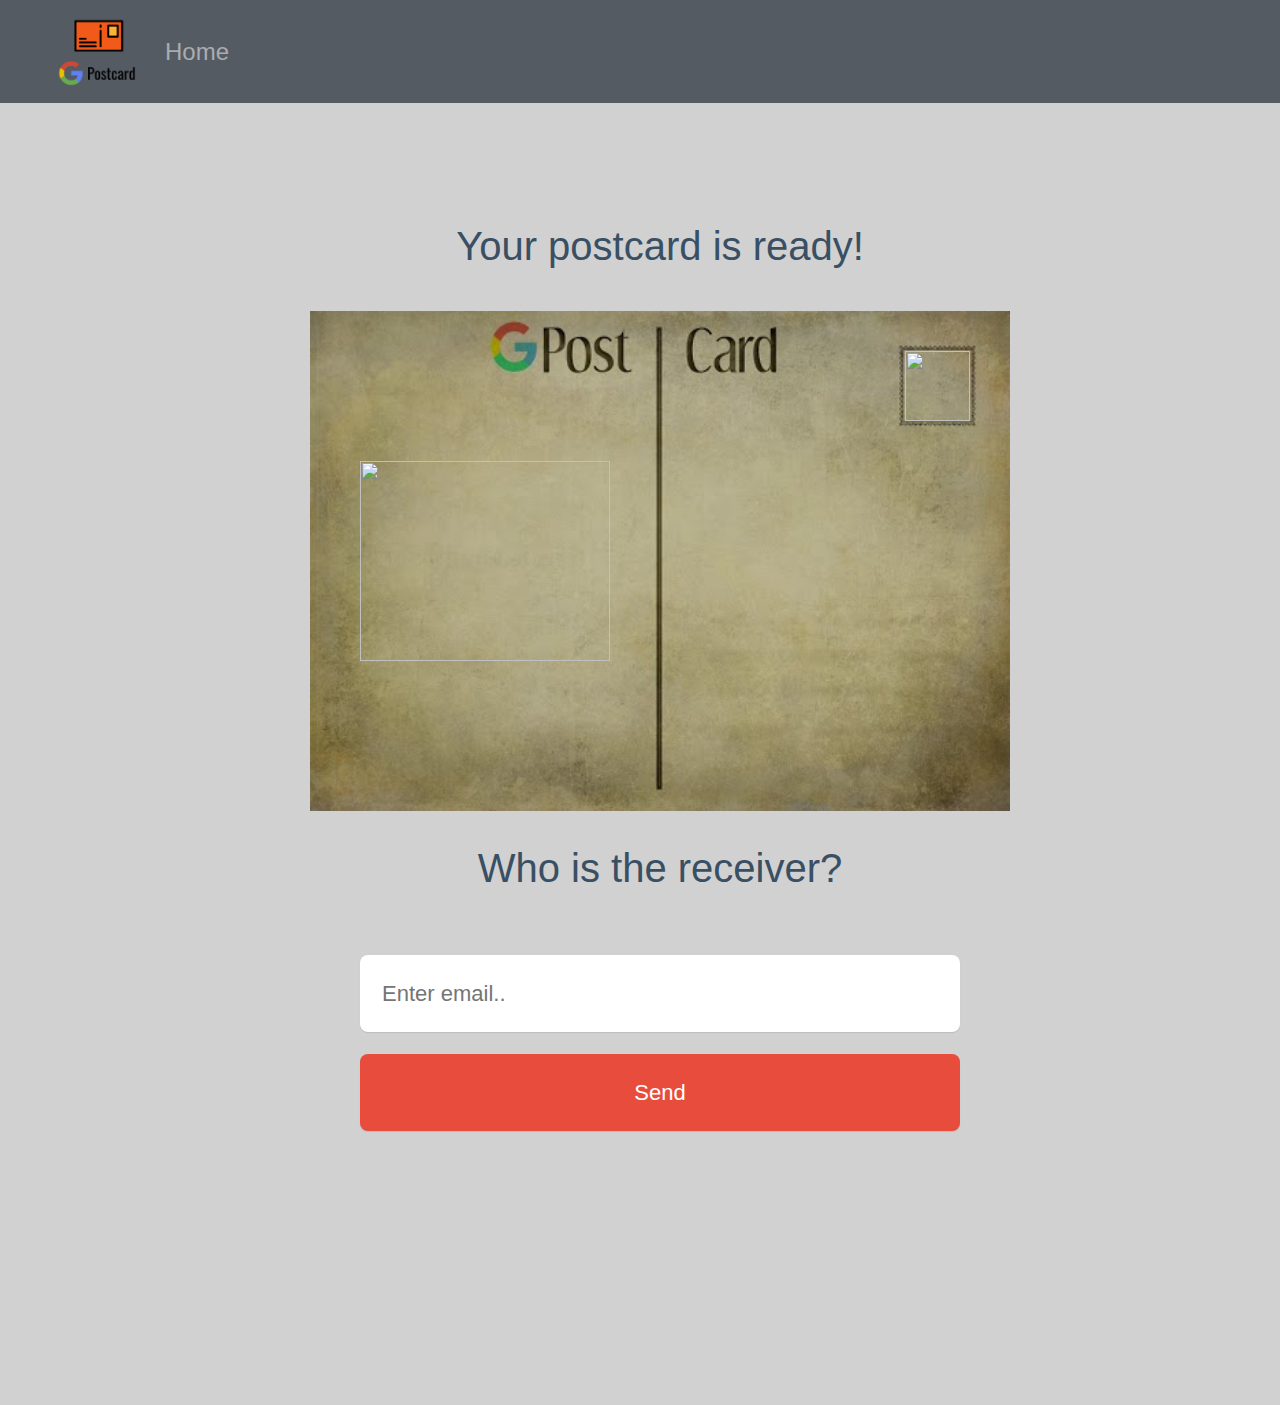
==== src/main/webapp/postcard.html @ af5b65ed "integrate styles" ====
<!DOCTYPE html>
<html>
  <head>
    <meta charset="UTF-8">
    <meta name="viewport" content="width=device-width, initial-scale=1.0"/>
    <title>Postcard</title>
    
    <link rel="stylesheet" href="https://stackpath.bootstrapcdn.com/bootstrap/4.4.1/css/bootstrap.min.css" integrity="sha384-Vkoo8x4CGsO3+Hhxv8T/Q5PaXtkKtu6ug5TOeNV6gBiFeWPGFN9MuhOf23Q9Ifjh" crossorigin="anonymous">
    <link rel="stylesheet" type="text/css" href="//fonts.googleapis.com/css?family=Indie+Flower">
    <link rel="stylesheet" href="styles/style.css">
    <link rel="stylesheet" href="styles/postcard.css">
    <!-- Dom-to-image library -->
    <script src="https://ajax.googleapis.com/ajax/libs/jquery/3.5.1/jquery.min.js"></script>
    <script src="https://cdn.jsdelivr.net/npm/dom-to-image@2.6.0/src/dom-to-image.min.js"></script>
    <script src="script/postcardgen.js"></script>   
    <script src="scripts/script.js"></script>
    <script src="scripts/background.js"></script>
  </head>
  <body onload="loadPostcard()" id="postcard-body">
    <!-- Navigation Bar -->
    <nav class="navbar navbar-expand-lg navbar-dark fixed-top" id="main-nav">
      <a class="navbar-brand" href="index.html"><img src="image/logo.png" alt="logo" class="navbar-logo"></a>

      <ul class="navbar-nav">
        <li class="nav-item"><a class="nav-link" href="index.html">Home</a></li>
      </ul>
    </nav>

    <section class="page-section">
      <div class="container">
        <div class="text-center">
          <h1>Your postcard is ready!</h1>
          <br/>
          <div class="pcard-container" id="pcard-design"></div>
          <br/>
          <h1>Who is the receiver?</h1>
          <br/>
          <form method="POST" action="/mail" id="input-email">
            <input type="email" id="input-text" name="mail" placeholder="Enter email.." required="True">
          </form>
          <button onclick="send()" id="submit-send">Send</button>

          <div id="sent"></div>
        </div>
      </div>
    </section> 
  </body>
</html>
---- src/main/webapp/styles/style.css ----
#index-body {
  background-color: rgb(233, 233, 233);
  border: 1px solid #ccc;
  color: #adb5bdd5;
  height: 900px;
  margin-left: auto;
  margin-right: auto;
}

#index-content {
  visibility: hidden;
}

#about {
  margin-bottom: 70px;
  margin-top: 100px;
  font-size: 22px;
  text-align: center;
}

#about-text {
  color: black;
  font-size: 12px;
  padding: 0%;
}

#gpostcard {
  color: red;
}

#output {
  height: 100px;
  width: 500px;
}

#link {
  visibility: hidden;
}

#login-page {
  left: 100px;
  margin-right: auto;
  margin-top: 0px;
  position: absolute;
  z-index: 0;
}

.login {
  color: red;
  height: 100px;
  margin-left: auto;
  margin-right: auto;
  margin-top: 100px;
  width: 300px;
}

#index-content {
  margin-left: auto;
  margin-right: auto;
}

.inline {
  display: inline-block;
}

#input-form {
  margin-left: 300px;
}

input {
  color: #5e6b79;
  margin-bottom: 0px;
  margin-right: auto;
  margin-left: auto;
}

.input-text:focus {
  background-color: rgb(203, 253, 225);  
  border: 3px solid #555;
}

.input-text {
  border-bottom: 3px solid blue;
  border-left: 3px solid green;
  border-right: 3px solid yellow;
  border-top: 3px solid red;
  height: 60px;
  font-size: 20px;
  text-align: center;
  width: 500px;
}

.container {
  cursor: pointer;
  color: #394f64;
  font-size: 22px;
  margin: 30px auto;
  margin-bottom: 12px;
  padding: inherit;
  padding-left: 40px;
  position: relative;
  user-select: none;  
  width: 60%;
  -moz-user-select: none;
  -ms-user-select: none;  
  -webkit-user-select: none;
}

.container #location-checkbox {
  cursor: pointer;
  height: 0;
  opacity: 0;
  position: absolute;
  width: 0;
}

.checkmark {
  background-color: rgb(255, 255, 255);
  border: thick solid rgb(19, 107, 100);
  height: 30px;
  left: 0;
  position: absolute;
  top: 0;
  width: 30px;
}

.container:hover input ~ .checkmark {
  background-color: #ccc;
}

.container input:checked ~ .checkmark {
  background-color: rgb(21, 148, 142);
}

.checkmark:after {
  content: "";
  display: none;
  position: absolute;
}

.container input:checked ~ .checkmark:after {
  display: block;
}

.container .checkmark:after {
  border: solid white;
  border-width: 0 3px 3px 0;
  height: 10px;
  left: 9px;
  top: 5px;
  transform: rotate(45deg);
  width: 5px;
  -ms-transform: rotate(45deg);
  -webkit-transform: rotate(45deg);
}

.checkbox {
  display: inline-block;
}

#submit-input:hover {
  background-color: rgb(10, 107, 31);
  box-shadow: 5px 5px 5px rgb(163, 156, 156);
}

#submit-input {
  background-color: #8694a3;
  background-image: linear-gradient(rgba(25, 209, 65, 0.603),rgb(15, 145, 73));
  border: thin solid rgb(255, 255, 255);
  border-radius: 8px;
  box-shadow: 0 1px 1px rgba(0, 0, 0, 0.1);
  color: white;
  cursor: pointer;
  display: block;
  height: 60px;
  margin-left: 300px;
  margin-top: 20px;
  max-width: 300px;
  outline: 0;
  padding: 1em;
  resize: none;  
  text-align: center;
  width: 100%;
}

#sent {
  height: 50px;
  width: 100px;
}

#recording {
  background-color: red;
  border: none;
  border-radius: 8px;
  color: white;
  /*margin-bottom: 30px;*/
  margin-left: 300px;
  position: relative;
}

#recording:hover {
  background-color: rgb(10, 107, 31);
  box-shadow: 5px 5px 5px rgb(163, 156, 156);
}

#recording-message {
  color: rgb(77, 106, 133);
  margin-left: 300px;
  position: relative;
}

.rec {
  display: inline-block
}


body {
  background-color: #e9ecef;
  background-repeat: no-repeat;
  background-size: cover;
  background-attachment: fixed;
  height: 100%;
}

#postcard-body {
  color: #586877;
}

#index-body input {
  color: #394f64;
}

#main-nav {
  background-color: #545b62;
  padding-bottom: 0.7rem;
  padding-top: 0.7rem;
}

#main-nav .navbar-brand {
  color: #ffc107;
  font-family: "Montserrat", -apple-system, BlinkMacSystemFont, Arial, sans-serif;
  font-weight: 700;
  letter-spacing: 0.0625em;
  margin-left: 2em;
  text-transform: uppercase;
}

#main-nav .navbar-logo {
  width: 85px;
}

.page-section {
  padding: 6rem 0;
}

@media (min-width: 640px) {
  #main-nav {
    font-size: 1.5em;
  }

  #main-nav .navbar-brand {
    margin-left: 2em;
    transition: font-size 0.3s ease-in-out;
  }
}
---- src/main/webapp/styles/postcard.css ----
.pcard-container {
  background-attachment: scroll;
  background-image: url("../image/postcard-frame.jpg");
  background-repeat: no-repeat;
  background-size: 700px 500px;
  color: black;
  display: block;
  height: 500px;
  margin-left: auto;
  margin-right: auto;
  position: relative;
  text-align: center;
  width: 700px; 
}

.pcard-title {
  bottom: 250px;
  display: inline-block;
  font-family: "Indie Flower", -apple-system, BlinkMacSystemFont, Arial, sans-serif;
  font-size: 25px;
  font-weight: bolder;
  max-width: 300px;
  position: absolute;
  right: 50px;
  width: 250px;
}

.pcard-msg {
  bottom: 200px;
  display: inline-block;
  font-family: "Indie Flower", -apple-system, BlinkMacSystemFont, Arial, sans-serif;
  font-size: 20px;
  max-width: 300px;
  position: absolute;
  right: 50px;
  width: 250px;
}

.pcard-img {
  bottom: 150px;
  height: 200px;
  left: 50px;
  position: absolute;
  width: 250px; 
}

.pcard-stamp {
  height: 70px;
  position: absolute;
  right: 40px;
  top: 40px;
  width: 65px;
}

form, #submit-send {
  margin: 20px auto;
  max-width: 600px;
  text-align: center;
}

form input, #submit-send {
  border: 0;
  border-radius: 8px;
  box-shadow: 0 1px 1px rgba(0, 0, 0, 0.1);
  display: block;
  margin-top: 1em;
  outline: 0;
  padding: 1em;
  resize: none;  
  width: 100%;
}

#submit-send {
  background: #e74c3c;
  color: white;
  cursor: pointer;
}
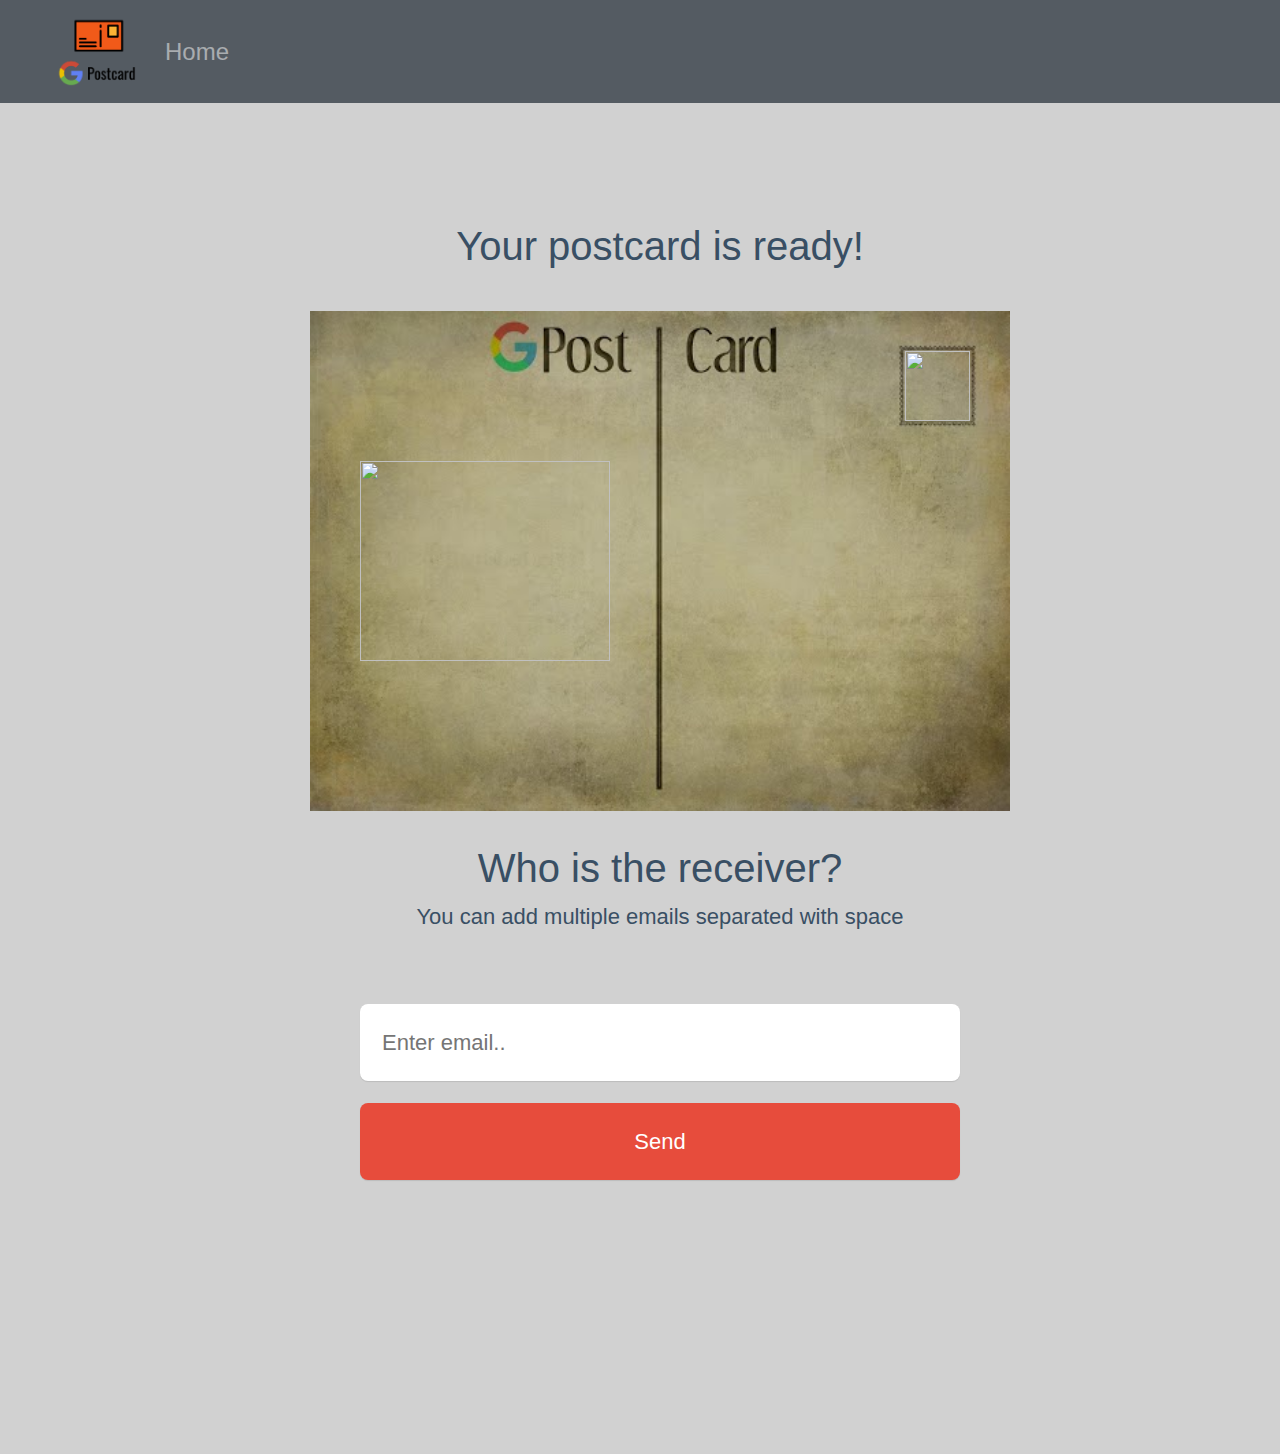
==== commit 93c55a14: "add multiple emails feature" ====
--- a/src/main/webapp/postcard.html
+++ b/src/main/webapp/postcard.html
@@ -34,6 +34,7 @@
           <div class="pcard-container" id="pcard-design"></div>
           <br/>
           <h1>Who is the receiver?</h1>
+          <p>You can add multiple emails separated with space</p>
           <br/>
           <form method="POST" action="/mail" id="input-email">
             <input type="email" id="input-text" name="mail" placeholder="Enter email.." required="True">
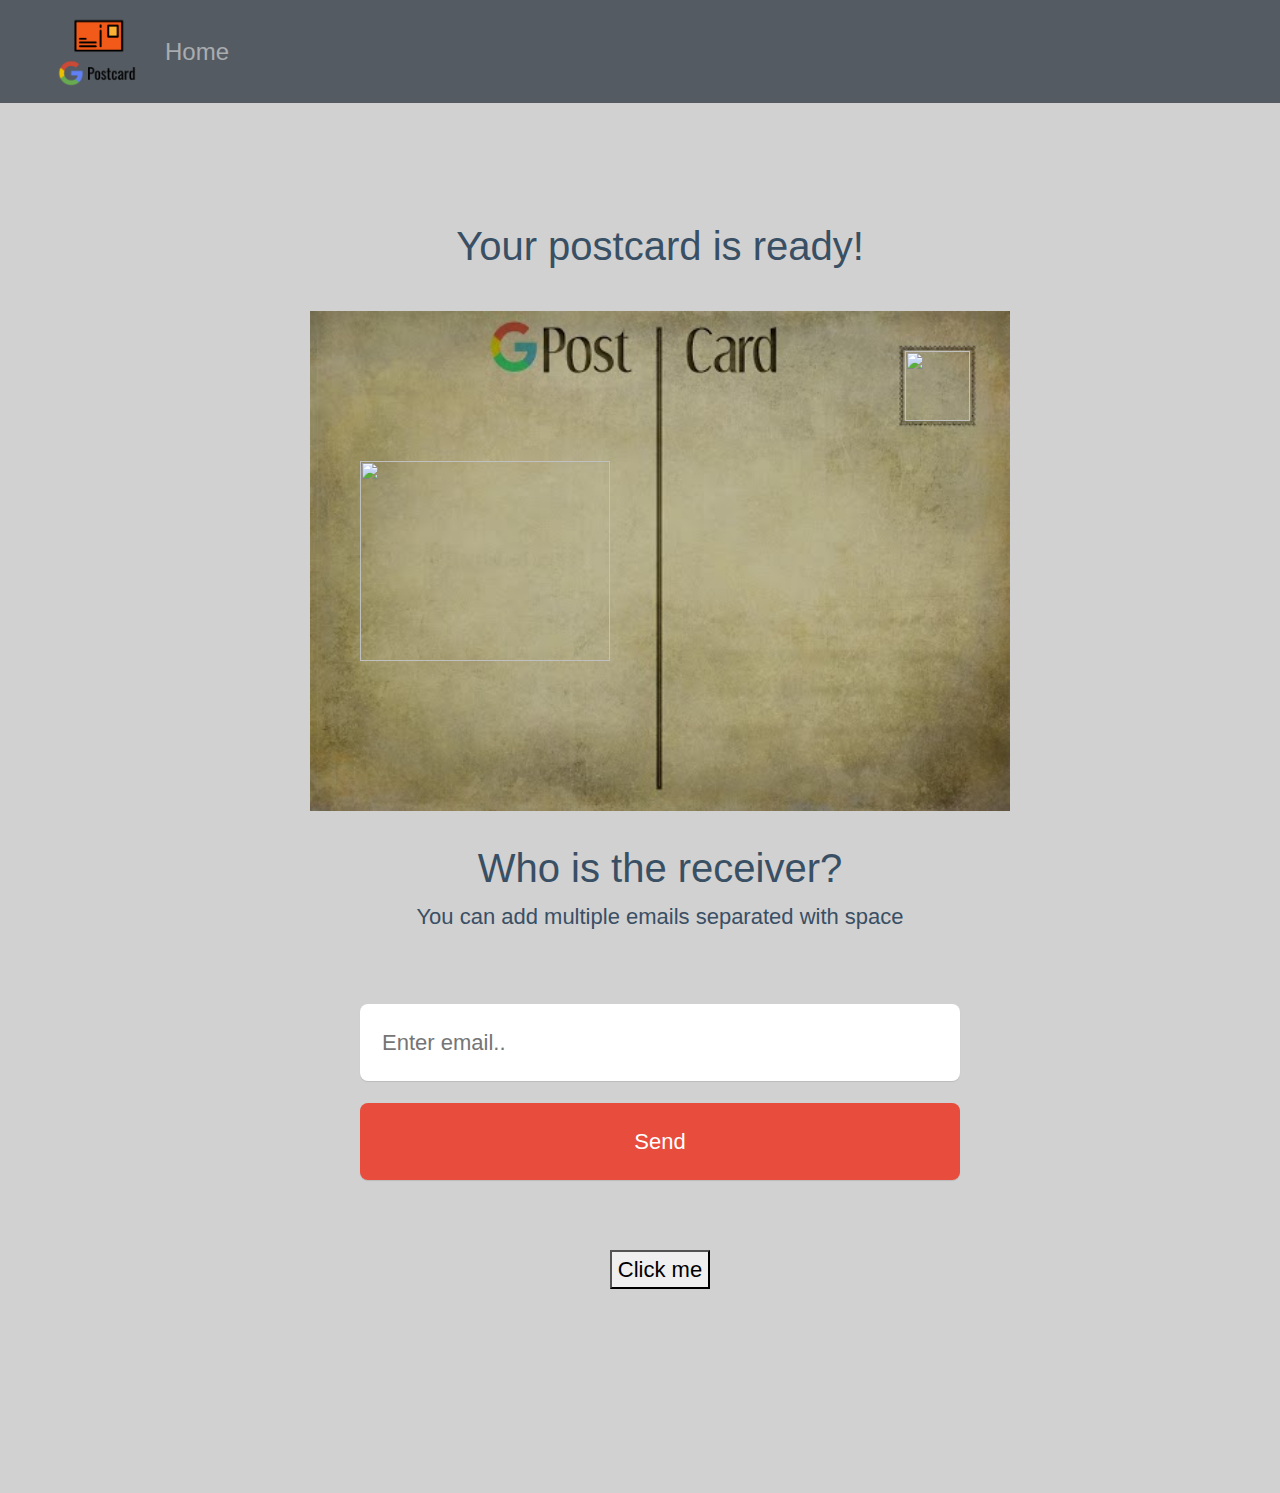
==== commit 8844b6b5: "added postcard saver feature" ====
--- a/src/main/webapp/postcard.html
+++ b/src/main/webapp/postcard.html
@@ -12,7 +12,9 @@
     <!-- Dom-to-image library -->
     <script src="https://ajax.googleapis.com/ajax/libs/jquery/3.5.1/jquery.min.js"></script>
     <script src="https://cdn.jsdelivr.net/npm/dom-to-image@2.6.0/src/dom-to-image.min.js"></script>
-    <script src="script/postcardgen.js"></script>   
+    <script src="https://cdn.jsdelivr.net/g/filesaver.js"></script>
+
+    <script src="scripts/postcardgen.js"></script>   
     <script src="scripts/script.js"></script>
     <script src="scripts/background.js"></script>
   </head>
@@ -42,6 +44,7 @@
           <button onclick="send()" id="submit-send">Send</button>
 
           <div id="sent"></div>
+          <button onclick="savePostcard()">Click me</button>
         </div>
       </div>
     </section> 
--- a/src/main/webapp/styles/style.css
+++ b/src/main/webapp/styles/style.css
@@ -39,29 +39,65 @@
 }
 
 #login-page {
-  left: 100px;
-  margin-right: auto;
-  margin-top: 0px;
-  position: absolute;
-  z-index: 0;
+  margin-right: auto;
+  margin-left: auto;
+  position: relative;
+  top: 200px;
 }
 
 .login {
-  color: red;
-  height: 100px;
-  margin-left: auto;
-  margin-right: auto;
-  margin-top: 100px;
-  width: 300px;
+  color: dimgrey;
+  font-family: serif;
+  margin-left: auto;
+  margin-right: auto;
+  text-align: center;
+}
+
+.login-button {
+  align-items: center;
+  background-color: dimgrey;
+  border-radius: 2em;
+  box-sizing: border-box;
+  color: orangered;
+  display: inline-block;
+  font-size: 100%;
+  font-weight: 200;
+  left: 850px;
+  margin: 0 0.3em 0.3em 0;
+  margin-top: 40px;
+  padding: 0.3em 1.2em;
+  text-align: center;
+  text-decoration: none;
+  text-shadow: 2px 2px 5px black;
+  transition: all 0.2s;
+}
+
+.login-button:hover {
+  background-color: transparent;
+}
+
+.login-link:visited {
+  color: orangered;
+}
+
+.logout {
+  border-left: double;
+}
+
+.email {
+  font-size: medium;
+  margin-top: 13px;
 }
 
 #index-content {
   margin-left: auto;
   margin-right: auto;
+  display: flex;
 }
 
 .inline {
   display: inline-block;
+  margin-top: 320px;
 }
 
 #input-form {
@@ -186,7 +222,6 @@
 
 #sent {
   height: 50px;
-  width: 100px;
 }
 
 #recording {
@@ -194,7 +229,6 @@
   border: none;
   border-radius: 8px;
   color: white;
-  /*margin-bottom: 30px;*/
   margin-left: 300px;
   position: relative;
 }
@@ -207,13 +241,12 @@
 #recording-message {
   color: rgb(77, 106, 133);
   margin-left: 300px;
-  position: relative;
+  display: content;
 }
 
 .rec {
   display: inline-block
 }
-
 
 body {
   background-color: #e9ecef;
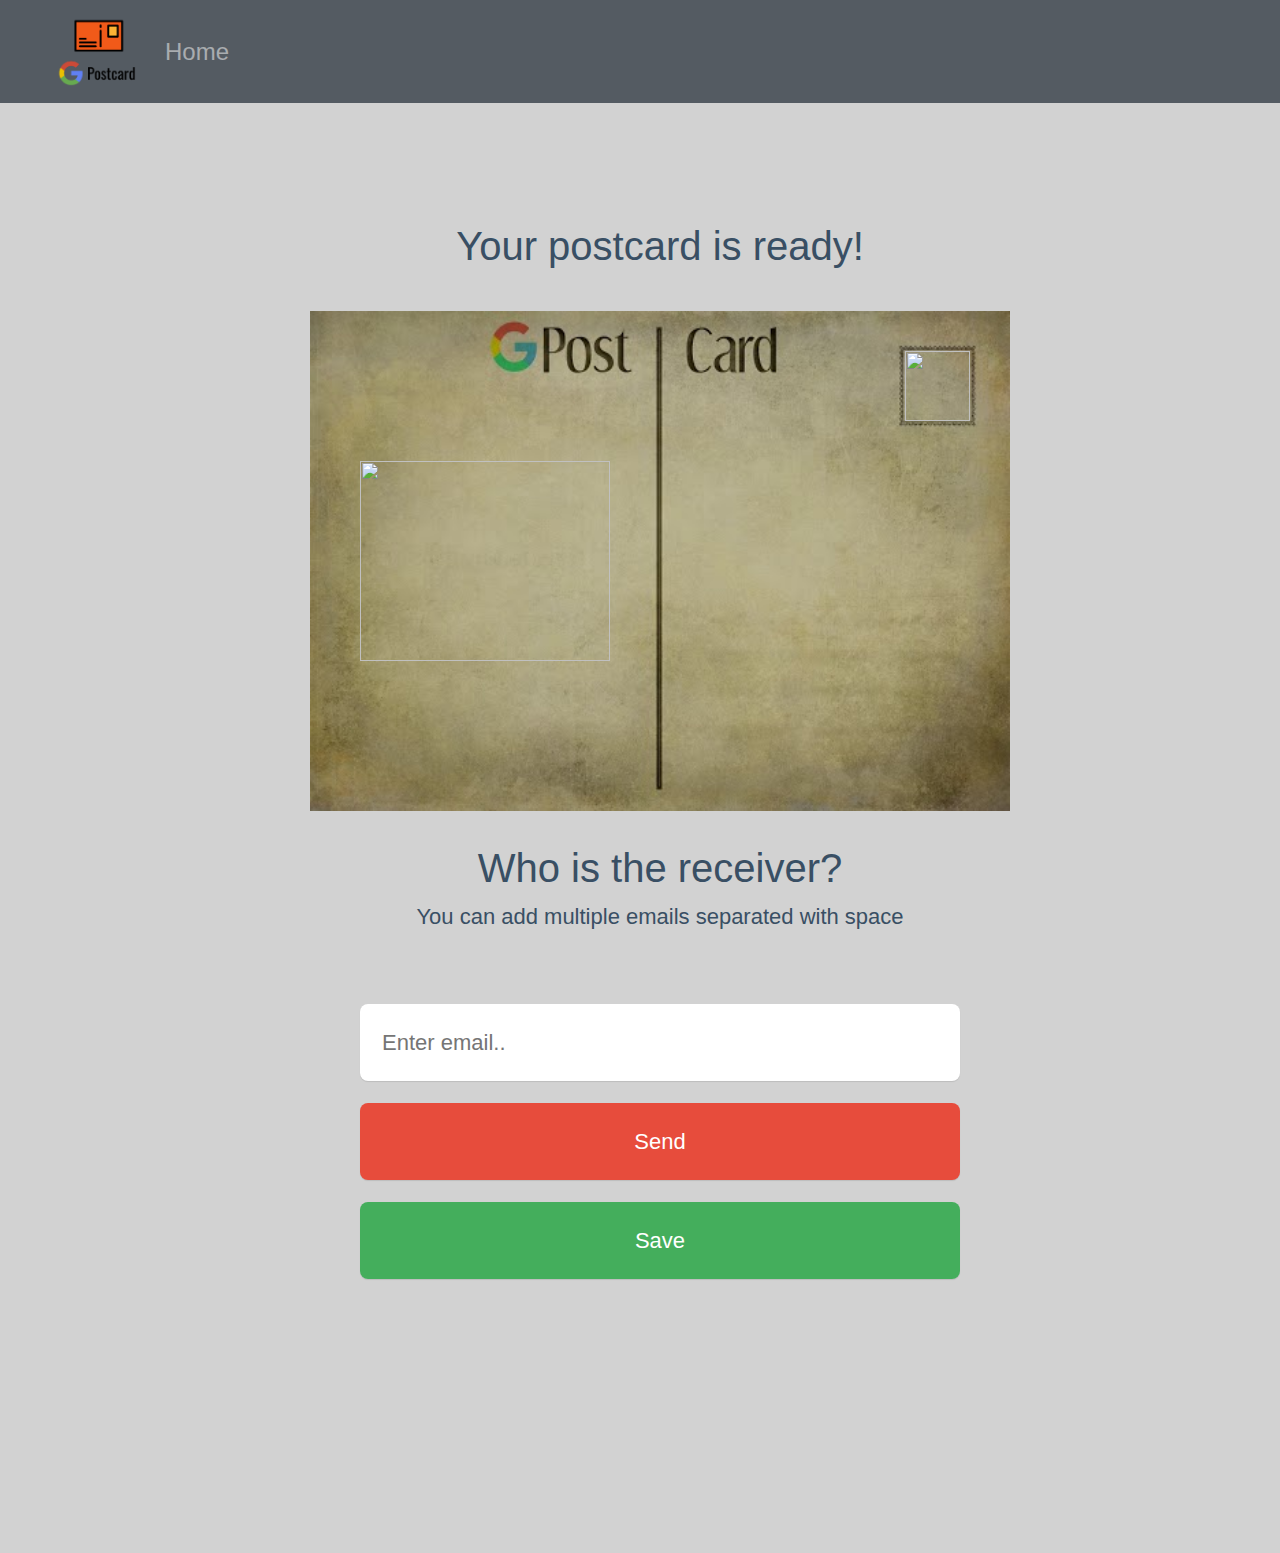
==== commit da70a752: "styled button" ====
--- a/src/main/webapp/postcard.html
+++ b/src/main/webapp/postcard.html
@@ -42,9 +42,9 @@
             <input type="email" id="input-text" name="mail" placeholder="Enter email.." required="True">
           </form>
           <button onclick="send()" id="submit-send">Send</button>
+          <button onclick="savePostcard()" id="save">Save</button>
 
           <div id="sent"></div>
-          <button onclick="savePostcard()">Click me</button>
         </div>
       </div>
     </section> 
--- a/src/main/webapp/styles/style.css
+++ b/src/main/webapp/styles/style.css
@@ -1,4 +1,3 @@
-
 #index-body {
   background-color: rgb(233, 233, 233);
   border: 1px solid #ccc;
@@ -39,65 +38,29 @@
 }
 
 #login-page {
-  margin-right: auto;
-  margin-left: auto;
-  position: relative;
-  top: 200px;
+  left: 100px;
+  margin-right: auto;
+  margin-top: 0px;
+  position: absolute;
+  z-index: 0;
 }
 
 .login {
-  color: dimgrey;
-  font-family: serif;
-  margin-left: auto;
-  margin-right: auto;
-  text-align: center;
-}
-
-.login-button {
-  align-items: center;
-  background-color: dimgrey;
-  border-radius: 2em;
-  box-sizing: border-box;
-  color: orangered;
-  display: inline-block;
-  font-size: 100%;
-  font-weight: 200;
-  left: 850px;
-  margin: 0 0.3em 0.3em 0;
-  margin-top: 40px;
-  padding: 0.3em 1.2em;
-  text-align: center;
-  text-decoration: none;
-  text-shadow: 2px 2px 5px black;
-  transition: all 0.2s;
-}
-
-.login-button:hover {
-  background-color: transparent;
-}
-
-.login-link:visited {
-  color: orangered;
-}
-
-.logout {
-  border-left: double;
-}
-
-.email {
-  font-size: medium;
-  margin-top: 13px;
+  color: red;
+  height: 100px;
+  margin-left: auto;
+  margin-right: auto;
+  margin-top: 100px;
+  width: 300px;
 }
 
 #index-content {
   margin-left: auto;
   margin-right: auto;
-  display: flex;
 }
 
 .inline {
   display: inline-block;
-  margin-top: 320px;
 }
 
 #input-form {
@@ -241,7 +204,7 @@
 #recording-message {
   color: rgb(77, 106, 133);
   margin-left: 300px;
-  display: content;
+  position: relative;
 }
 
 .rec {
@@ -297,3 +260,28 @@
     transition: font-size 0.3s ease-in-out;
   }
 }
+
+.loader {
+  animation: spin 2s linear infinite;
+  border: 16px solid #f3f3f3;
+  border-radius: 50%;
+  border-top: 10px solid blue;
+  border-right: 10px solid red;
+  border-bottom: 10px solid yellow;
+  border-left: 10px solid green;
+  height: 50px;
+  margin-left: 420px;
+  margin-top: 20px;
+  -webkit-animation: spin 2s linear infinite;
+  width: 50px;
+}
+
+@-webkit-keyframes spin {
+  0% { -webkit-transform: rotate(0deg); }
+  100% { -webkit-transform: rotate(360deg); }
+}
+
+@keyframes spin {
+  0% { transform: rotate(0deg); }
+  100% { transform: rotate(360deg); }
+}--- a/src/main/webapp/styles/postcard.css
+++ b/src/main/webapp/styles/postcard.css
@@ -53,13 +53,13 @@
   width: 65px;
 }
 
-form, #submit-send {
+form, #submit-send, #save {
   margin: 20px auto;
   max-width: 600px;
   text-align: center;
 }
 
-form input, #submit-send {
+form input, #submit-send, #save {
   border: 0;
   border-radius: 8px;
   box-shadow: 0 1px 1px rgba(0, 0, 0, 0.1);
@@ -76,3 +76,9 @@
   color: white;
   cursor: pointer;
 }
+
+#save {
+  background: #28a745d6;
+  color: white;
+  cursor: pointer;
+}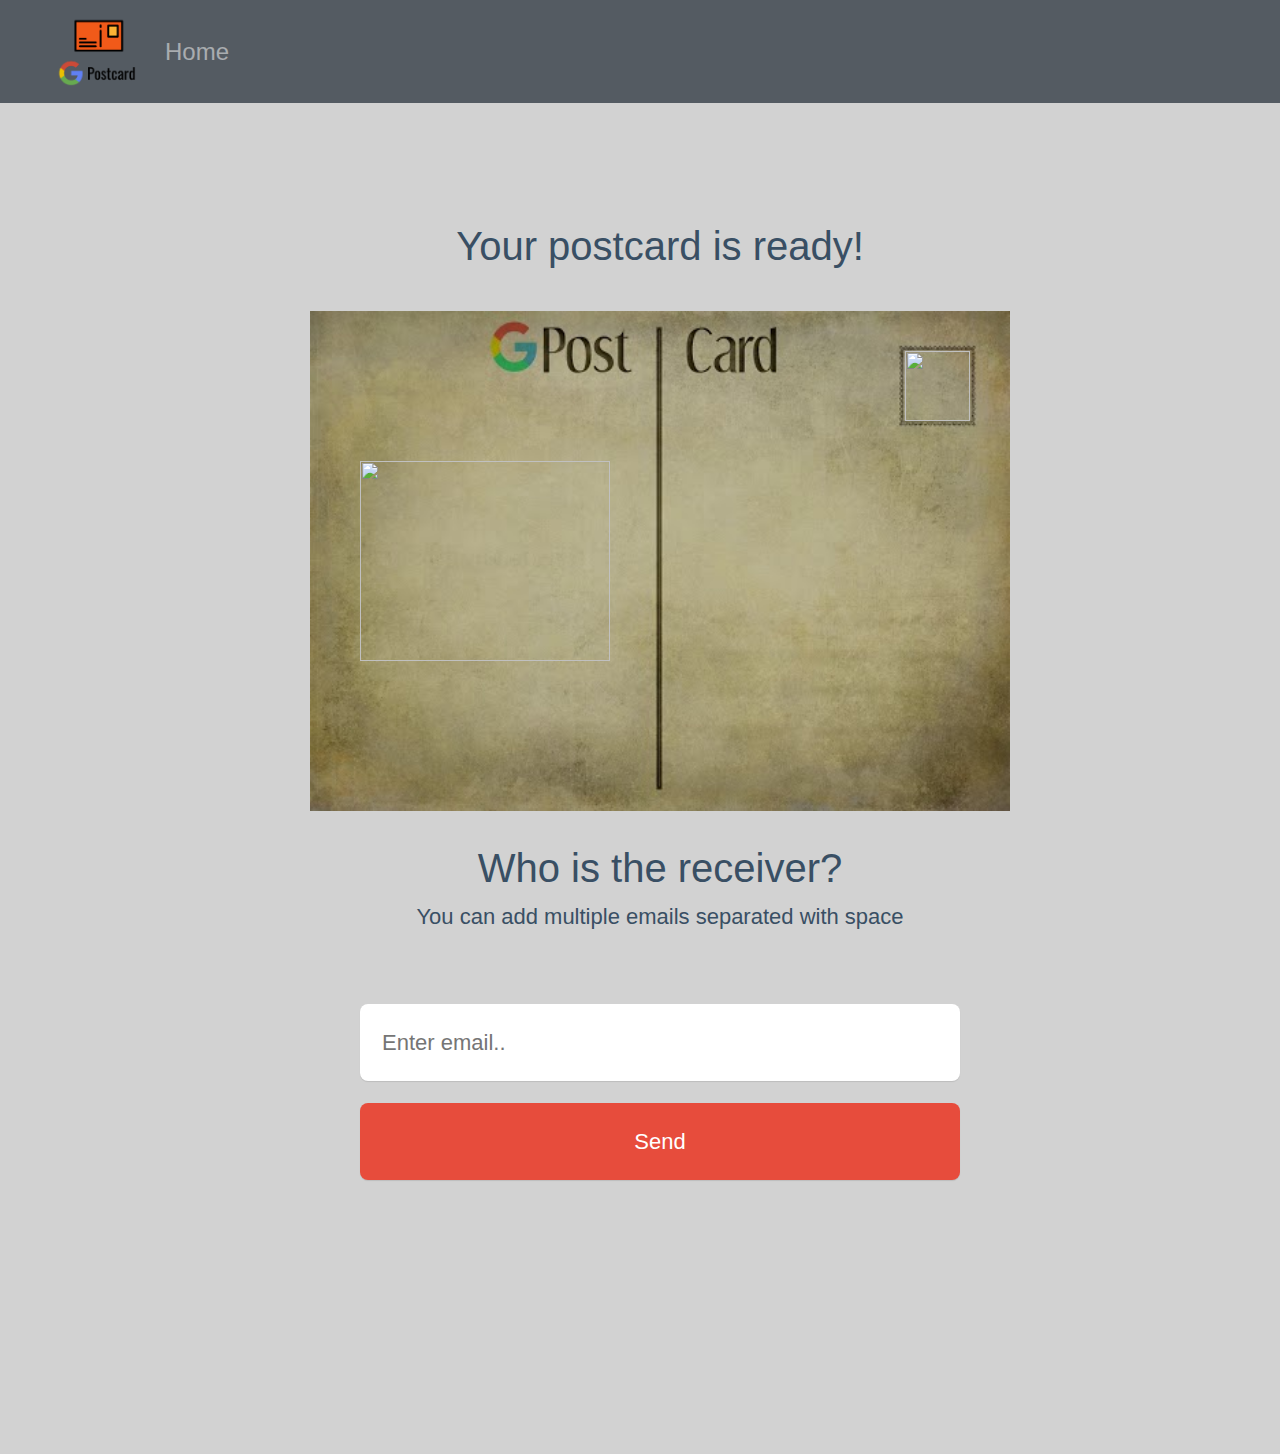
==== commit 7af9e6aa: "Merge branch 'text-analyser' into dev" ====
--- a/src/main/webapp/postcard.html
+++ b/src/main/webapp/postcard.html
@@ -12,8 +12,6 @@
     <!-- Dom-to-image library -->
     <script src="https://ajax.googleapis.com/ajax/libs/jquery/3.5.1/jquery.min.js"></script>
     <script src="https://cdn.jsdelivr.net/npm/dom-to-image@2.6.0/src/dom-to-image.min.js"></script>
-    <script src="https://cdn.jsdelivr.net/g/filesaver.js"></script>
-
     <script src="scripts/postcardgen.js"></script>   
     <script src="scripts/script.js"></script>
     <script src="scripts/background.js"></script>
@@ -42,7 +40,6 @@
             <input type="email" id="input-text" name="mail" placeholder="Enter email.." required="True">
           </form>
           <button onclick="send()" id="submit-send">Send</button>
-          <button onclick="savePostcard()" id="save">Save</button>
 
           <div id="sent"></div>
         </div>
--- a/src/main/webapp/styles/style.css
+++ b/src/main/webapp/styles/style.css
@@ -1,3 +1,4 @@
+
 #index-body {
   background-color: rgb(233, 233, 233);
   border: 1px solid #ccc;
@@ -260,28 +261,3 @@
     transition: font-size 0.3s ease-in-out;
   }
 }
-
-.loader {
-  animation: spin 2s linear infinite;
-  border: 16px solid #f3f3f3;
-  border-radius: 50%;
-  border-top: 10px solid blue;
-  border-right: 10px solid red;
-  border-bottom: 10px solid yellow;
-  border-left: 10px solid green;
-  height: 50px;
-  margin-left: 420px;
-  margin-top: 20px;
-  -webkit-animation: spin 2s linear infinite;
-  width: 50px;
-}
-
-@-webkit-keyframes spin {
-  0% { -webkit-transform: rotate(0deg); }
-  100% { -webkit-transform: rotate(360deg); }
-}
-
-@keyframes spin {
-  0% { transform: rotate(0deg); }
-  100% { transform: rotate(360deg); }
-}--- a/src/main/webapp/styles/postcard.css
+++ b/src/main/webapp/styles/postcard.css
@@ -53,13 +53,13 @@
   width: 65px;
 }
 
-form, #submit-send, #save {
+form, #submit-send {
   margin: 20px auto;
   max-width: 600px;
   text-align: center;
 }
 
-form input, #submit-send, #save {
+form input, #submit-send {
   border: 0;
   border-radius: 8px;
   box-shadow: 0 1px 1px rgba(0, 0, 0, 0.1);
@@ -76,9 +76,3 @@
   color: white;
   cursor: pointer;
 }
-
-#save {
-  background: #28a745d6;
-  color: white;
-  cursor: pointer;
-}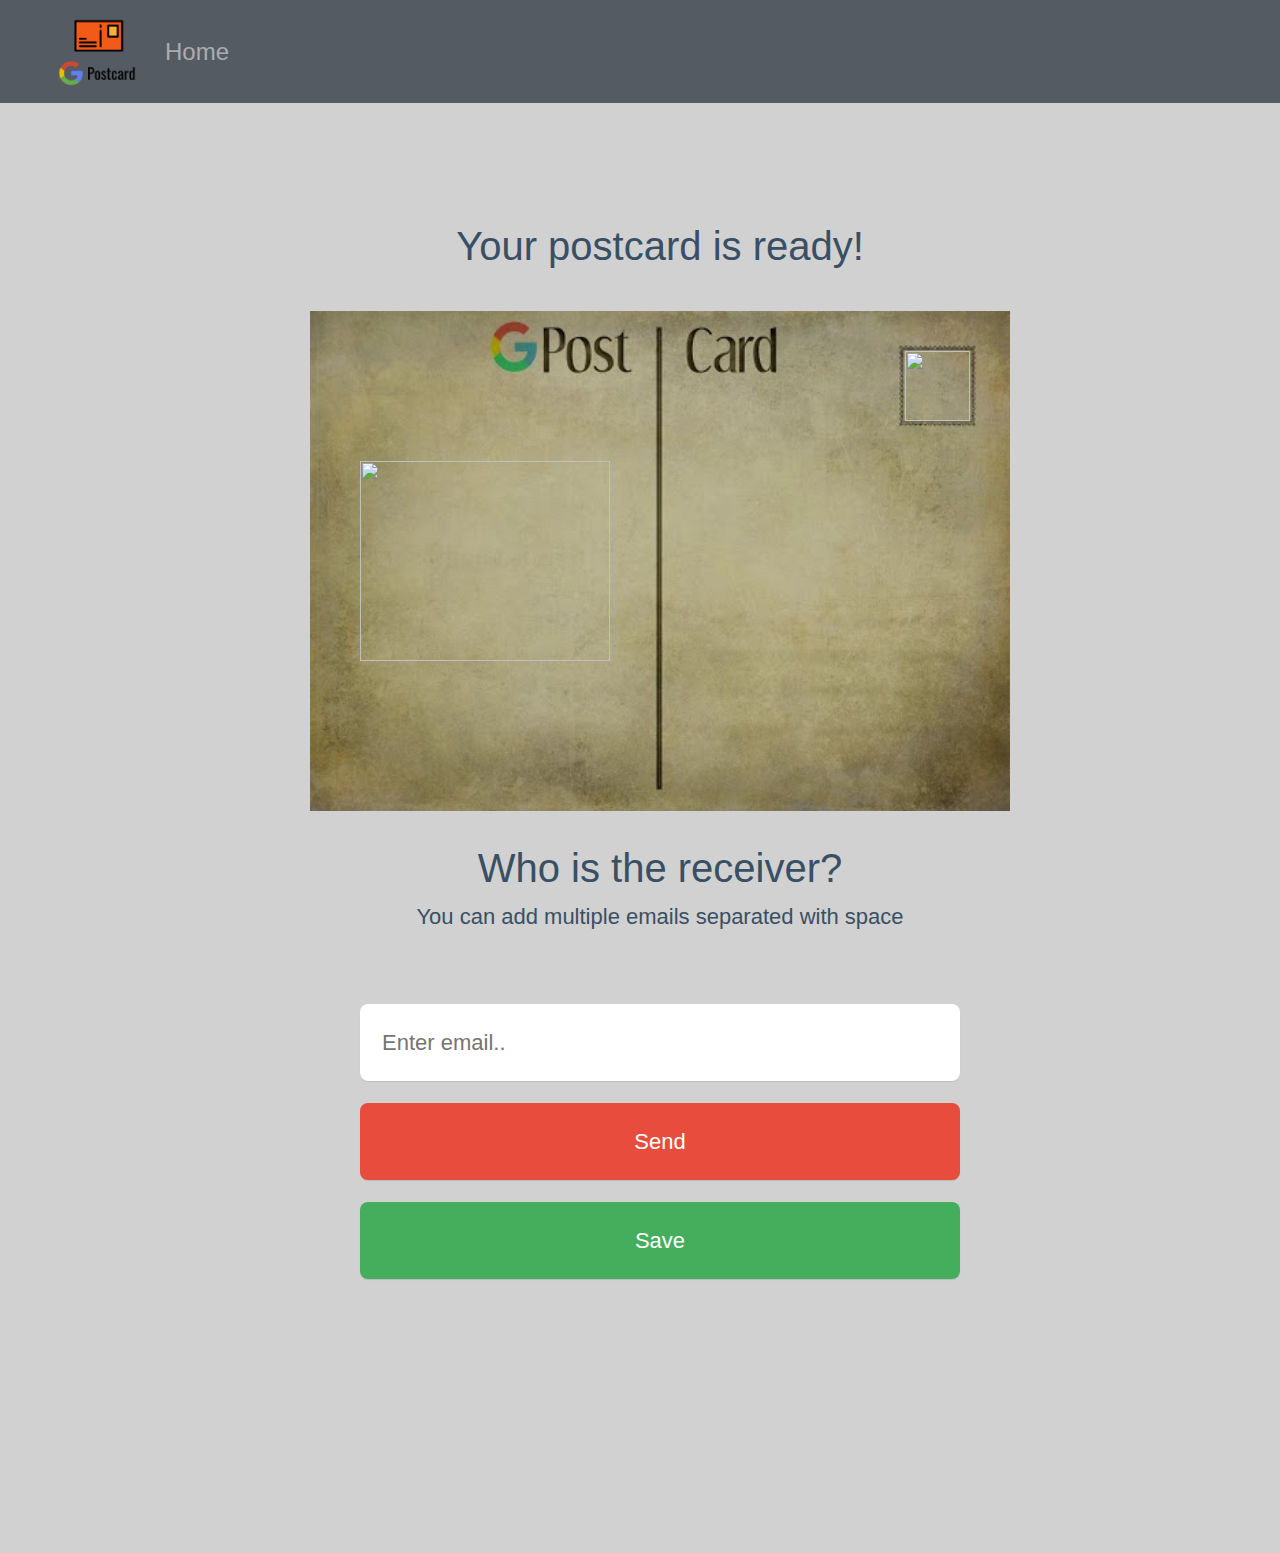
==== commit 9b4642c7: "Merge pull request #75 from googleinterns/feature/local_saver" ====
--- a/src/main/webapp/postcard.html
+++ b/src/main/webapp/postcard.html
@@ -12,6 +12,8 @@
     <!-- Dom-to-image library -->
     <script src="https://ajax.googleapis.com/ajax/libs/jquery/3.5.1/jquery.min.js"></script>
     <script src="https://cdn.jsdelivr.net/npm/dom-to-image@2.6.0/src/dom-to-image.min.js"></script>
+    <script src="https://cdn.jsdelivr.net/g/filesaver.js"></script>
+
     <script src="scripts/postcardgen.js"></script>   
     <script src="scripts/script.js"></script>
     <script src="scripts/background.js"></script>
@@ -40,6 +42,7 @@
             <input type="email" id="input-text" name="mail" placeholder="Enter email.." required="True">
           </form>
           <button onclick="send()" id="submit-send">Send</button>
+          <button onclick="savePostcard()" id="save">Save</button>
 
           <div id="sent"></div>
         </div>
--- a/src/main/webapp/styles/style.css
+++ b/src/main/webapp/styles/style.css
@@ -1,4 +1,3 @@
-
 #index-body {
   background-color: rgb(233, 233, 233);
   border: 1px solid #ccc;
@@ -39,29 +38,65 @@
 }
 
 #login-page {
-  left: 100px;
-  margin-right: auto;
-  margin-top: 0px;
-  position: absolute;
-  z-index: 0;
+  margin-right: auto;
+  margin-left: auto;
+  position: relative;
+  top: 200px;
 }
 
 .login {
-  color: red;
-  height: 100px;
-  margin-left: auto;
-  margin-right: auto;
-  margin-top: 100px;
-  width: 300px;
+  color: dimgrey;
+  font-family: serif;
+  margin-left: auto;
+  margin-right: auto;
+  text-align: center;
+}
+
+.login-button {
+  align-items: center;
+  background-color: dimgrey;
+  border-radius: 2em;
+  box-sizing: border-box;
+  color: orangered;
+  display: inline-block;
+  font-size: 100%;
+  font-weight: 200;
+  left: 850px;
+  margin: 0 0.3em 0.3em 0;
+  margin-top: 40px;
+  padding: 0.3em 1.2em;
+  text-align: center;
+  text-decoration: none;
+  text-shadow: 2px 2px 5px black;
+  transition: all 0.2s;
+}
+
+.login-button:hover {
+  background-color: transparent;
+}
+
+.login-link:visited {
+  color: orangered;
+}
+
+.logout {
+  border-left: double;
+}
+
+.email {
+  font-size: medium;
+  margin-top: 13px;
 }
 
 #index-content {
   margin-left: auto;
   margin-right: auto;
+  display: flex;
 }
 
 .inline {
   display: inline-block;
+  margin-top: 320px;
 }
 
 #input-form {
@@ -205,7 +240,7 @@
 #recording-message {
   color: rgb(77, 106, 133);
   margin-left: 300px;
-  position: relative;
+  display: content;
 }
 
 .rec {
@@ -261,3 +296,27 @@
     transition: font-size 0.3s ease-in-out;
   }
 }
+
+.loader {
+  animation: spin 2s linear infinite;
+  border-bottom: 10px solid yellow;
+  border-left: 10px solid green;
+  border-radius: 50%;
+  border-right: 10px solid red;
+  border-top: 10px solid blue;
+  height: 50px;
+  margin-left: 420px;
+  margin-top: 20px;
+  -webkit-animation: spin 2s linear infinite;
+  width: 50px;
+}
+
+@-webkit-keyframes spin {
+  0% { -webkit-transform: rotate(0deg); }
+  100% { -webkit-transform: rotate(360deg); }
+}
+
+@keyframes spin {
+  0% { transform: rotate(0deg); }
+  100% { transform: rotate(360deg); }
+}
--- a/src/main/webapp/styles/postcard.css
+++ b/src/main/webapp/styles/postcard.css
@@ -53,13 +53,13 @@
   width: 65px;
 }
 
-form, #submit-send {
+form, #submit-send, #save {
   margin: 20px auto;
   max-width: 600px;
   text-align: center;
 }
 
-form input, #submit-send {
+form input, #submit-send, #save {
   border: 0;
   border-radius: 8px;
   box-shadow: 0 1px 1px rgba(0, 0, 0, 0.1);
@@ -76,3 +76,9 @@
   color: white;
   cursor: pointer;
 }
+
+#save {
+  background: #28a745d6;
+  color: white;
+  cursor: pointer;
+}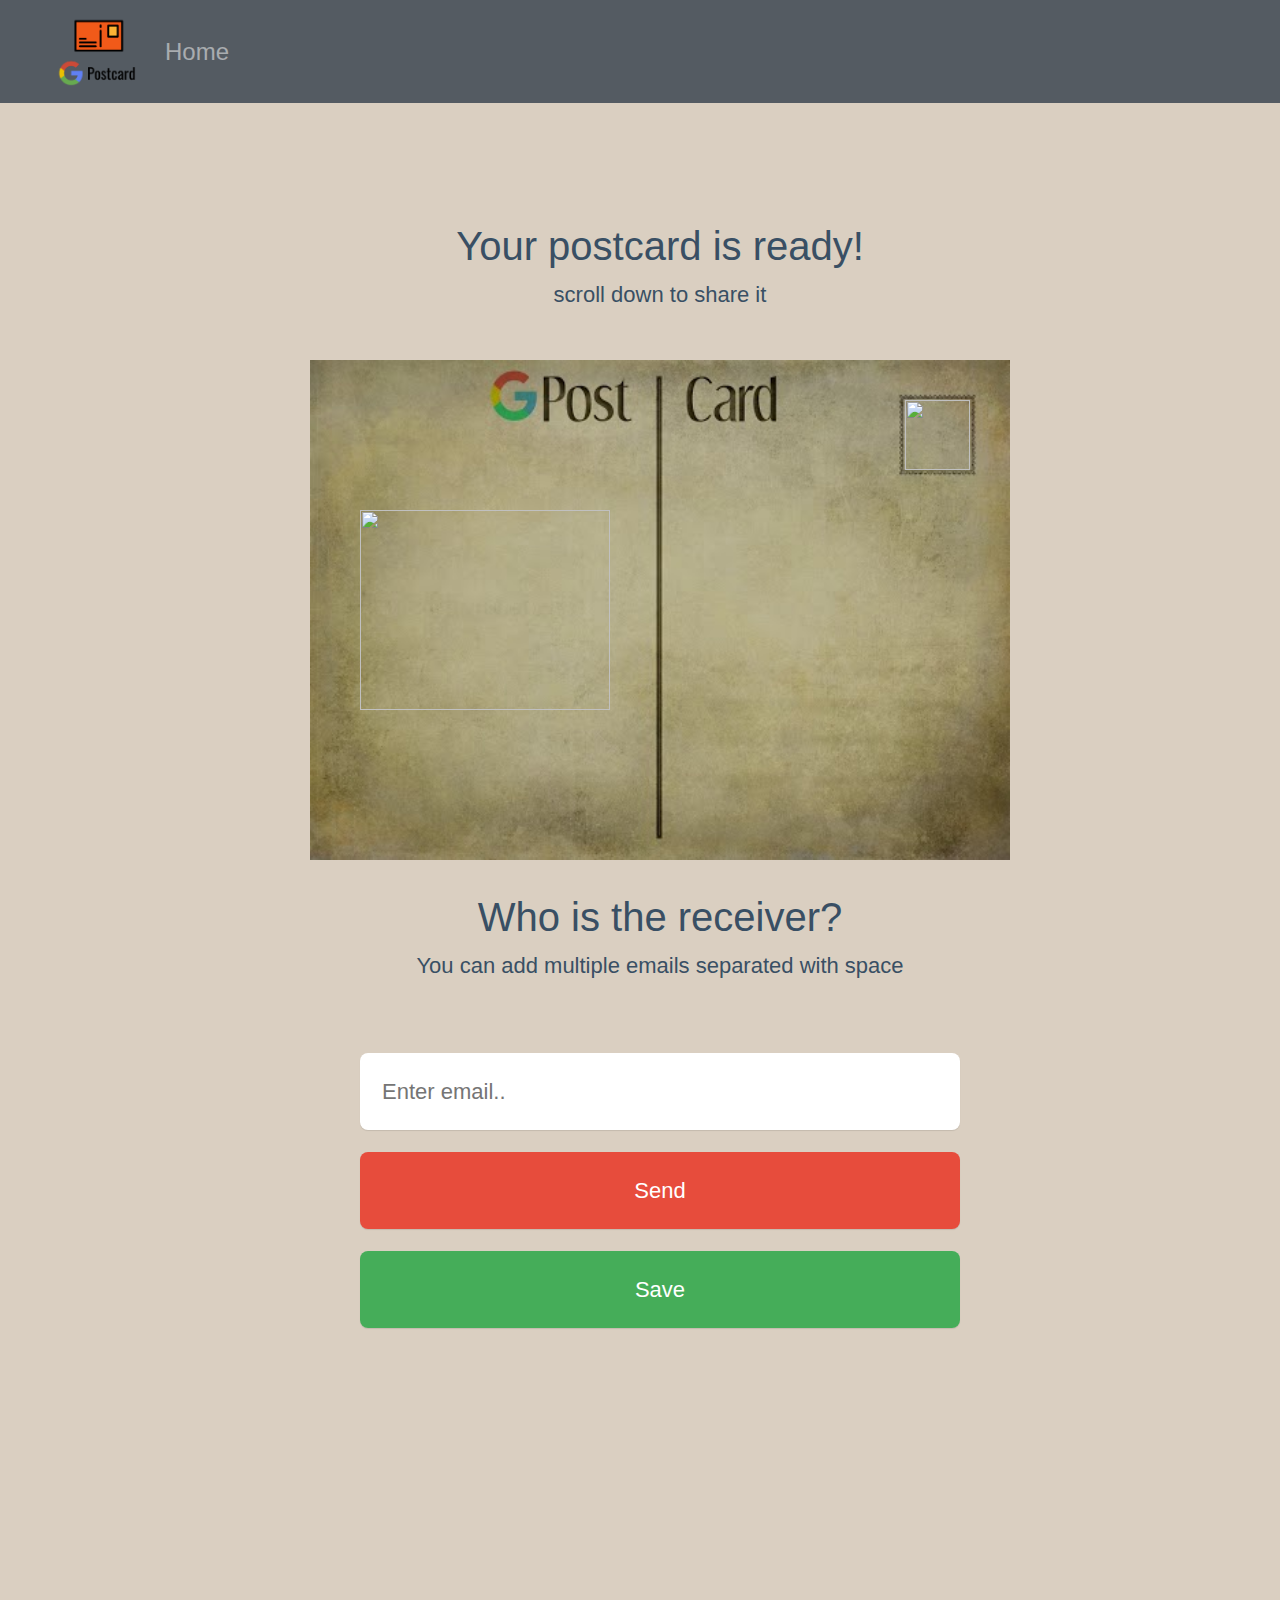
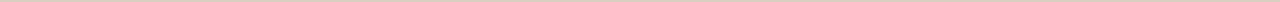
==== commit ecc490b4: "do requested changes and improve frontend" ====
--- a/src/main/webapp/postcard.html
+++ b/src/main/webapp/postcard.html
@@ -32,6 +32,7 @@
       <div class="container">
         <div class="text-center">
           <h1>Your postcard is ready!</h1>
+          <p>scroll down to share it</p>
           <br/>
           <div class="pcard-container" id="pcard-design"></div>
           <br/>
--- a/src/main/webapp/styles/style.css
+++ b/src/main/webapp/styles/style.css
@@ -5,6 +5,10 @@
   height: 900px;
   margin-left: auto;
   margin-right: auto;
+}
+
+#p {
+  color: #b0bcca;
 }
 
 #index-content {
@@ -116,10 +120,10 @@
 }
 
 .input-text {
-  border-bottom: 3px solid blue;
-  border-left: 3px solid green;
-  border-right: 3px solid yellow;
-  border-top: 3px solid red;
+  border-bottom: 3px solid rgb(113, 113, 180);
+  border-left: 3px solid rgb(89, 133, 89);
+  border-right: 3px solid rgb(228, 228, 127);
+  border-top: 3px solid rgb(255, 108, 108);
   height: 60px;
   font-size: 20px;
   text-align: center;
@@ -152,7 +156,7 @@
 
 .checkmark {
   background-color: rgb(255, 255, 255);
-  border: thick solid rgb(19, 107, 100);
+  border: thick solid rgb(129, 129, 129);
   height: 30px;
   left: 0;
   position: absolute;
@@ -165,7 +169,7 @@
 }
 
 .container input:checked ~ .checkmark {
-  background-color: rgb(21, 148, 142);
+  background-color: rgba(3, 182, 137, 0.849);
 }
 
 .checkmark:after {
@@ -194,14 +198,22 @@
   display: inline-block;
 }
 
+#result-user {
+  color: #5e6b79;
+  font-size: 18px;
+  height: 60px;
+  margin-left: 10px;
+  width: 30px;
+}
+
 #submit-input:hover {
   background-color: rgb(10, 107, 31);
-  box-shadow: 5px 5px 5px rgb(163, 156, 156);
+  box-shadow: 3px 3px 3px rgb(163, 156, 156);
 }
 
 #submit-input {
   background-color: #8694a3;
-  background-image: linear-gradient(rgba(25, 209, 65, 0.603),rgb(15, 145, 73));
+  background-image: linear-gradient(rgb(81, 207, 108),rgb(8, 156, 75));
   border: thin solid rgb(255, 255, 255);
   border-radius: 8px;
   box-shadow: 0 1px 1px rgba(0, 0, 0, 0.1);
@@ -211,7 +223,7 @@
   height: 60px;
   margin-left: 300px;
   margin-top: 20px;
-  max-width: 300px;
+  max-width: 150px;
   outline: 0;
   padding: 1em;
   resize: none;  
@@ -224,27 +236,29 @@
 }
 
 #recording {
-  background-color: red;
-  border: none;
-  border-radius: 8px;
-  color: white;
+  background-image: url("../image/rec.png");
+  background-size: 47px;
+  border-color: white;
+  border-radius: 50%;
+  height: 50px;
   margin-left: 300px;
   position: relative;
+  width: 50px;
 }
 
 #recording:hover {
-  background-color: rgb(10, 107, 31);
-  box-shadow: 5px 5px 5px rgb(163, 156, 156);
+  border-color: red;
+  box-shadow: 2px 2px 2px rgb(212, 185, 185);
 }
 
 #recording-message {
   color: rgb(77, 106, 133);
-  margin-left: 300px;
+  margin-left: 20px;
   display: content;
 }
 
 .rec {
-  display: inline-block
+  display: inline-block;
 }
 
 body {
@@ -299,13 +313,13 @@
 
 .loader {
   animation: spin 2s linear infinite;
-  border-bottom: 10px solid yellow;
-  border-left: 10px solid green;
+  border-bottom: 10px solid rgb(228, 228, 127);
+  border-left: 10px solid rgb(89, 133, 89);
   border-radius: 50%;
-  border-right: 10px solid red;
-  border-top: 10px solid blue;
+  border-right: 10px solid rgb(255, 108, 108);
+  border-top: 10px solid rgb(92, 92, 146);
   height: 50px;
-  margin-left: 420px;
+  margin-left: 520px;
   margin-top: 20px;
   -webkit-animation: spin 2s linear infinite;
   width: 50px;
